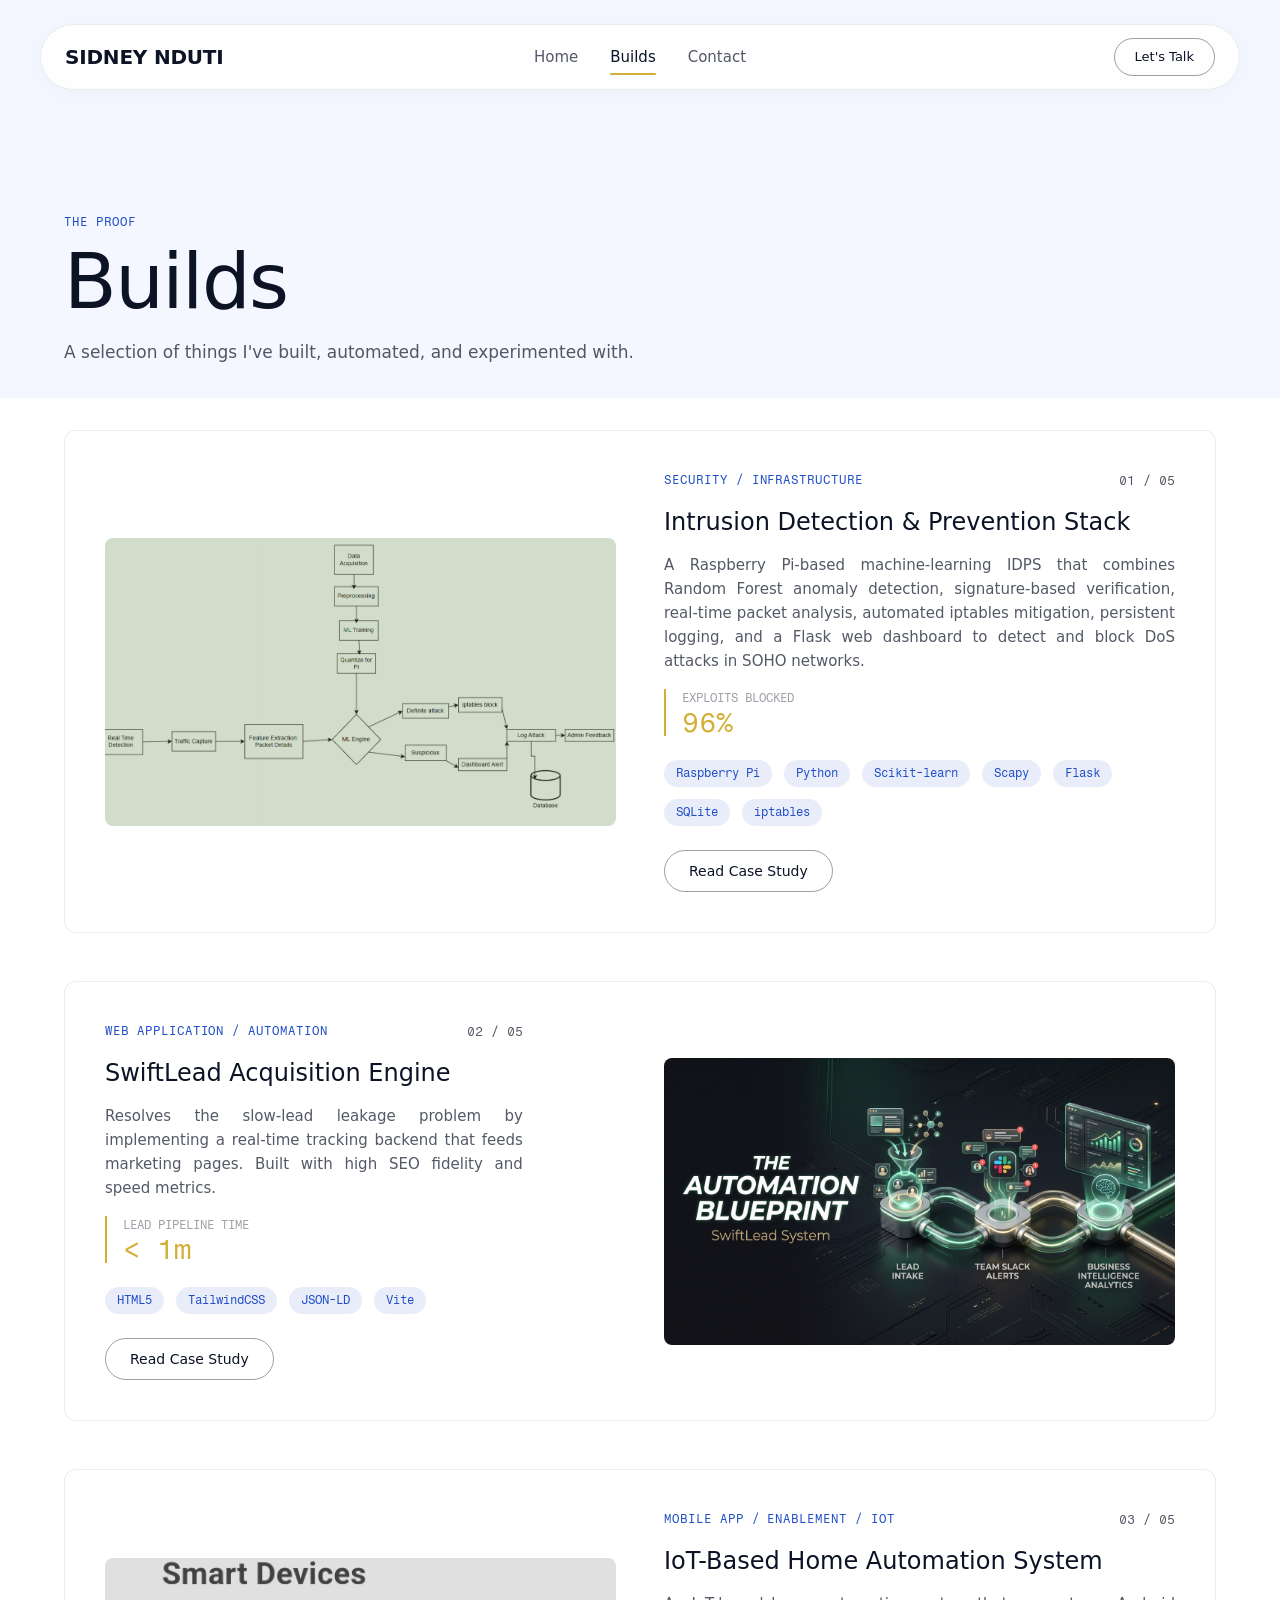
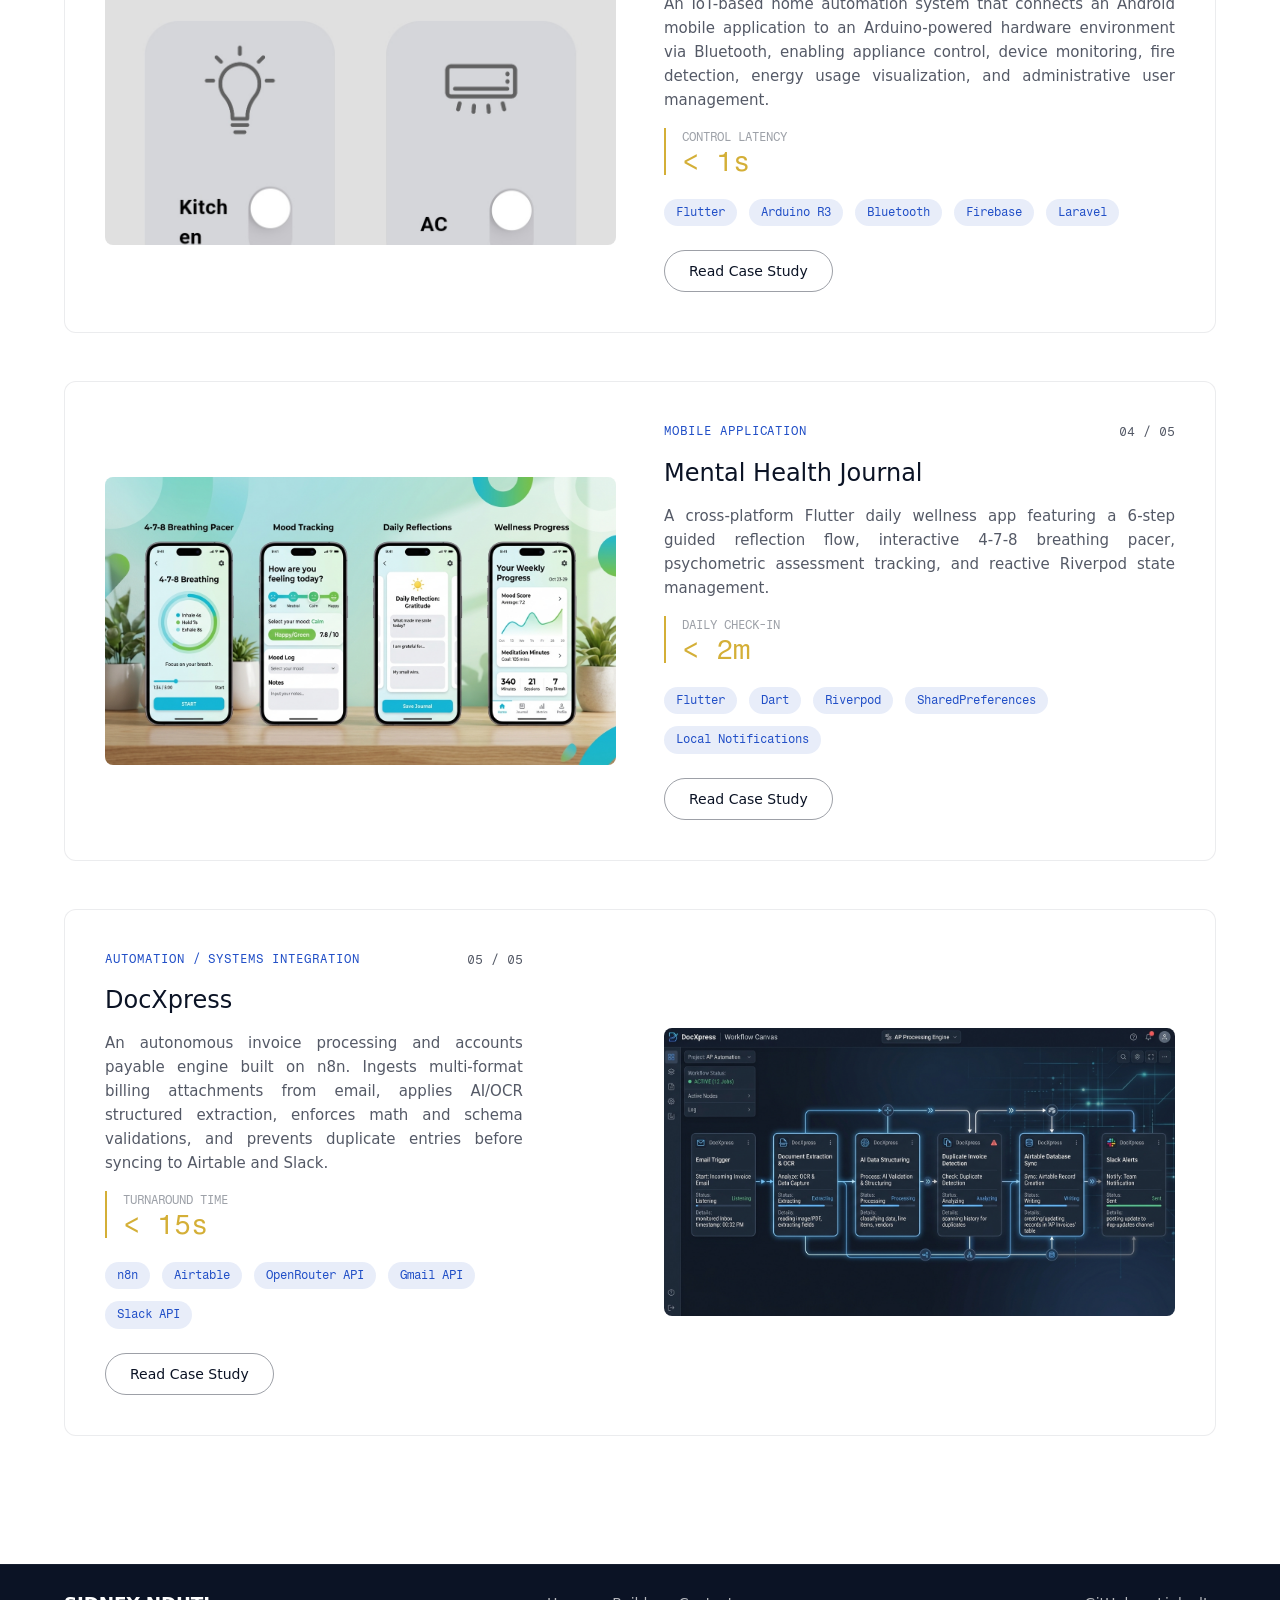
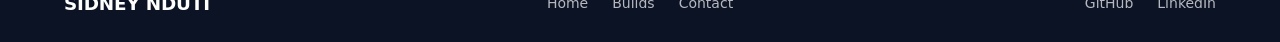
==== build.html @ 5340aa89 "feat: initialize portfolio website with builds showcase and design system" ====
<!DOCTYPE html>
<html lang="en">

<head>
  <meta charset="UTF-8">
  <meta name="viewport" content="width=device-width, initial-scale=1.0">

  <!-- SEO Metadata -->
  <title>Builds & Project Portfolio | Sidney Nduti</title>
  <meta name="description"
    content="Explore a curated gallery of custom software builds, automated n8n workflows, intrusion detection stacks, and mobile applications developed by Sidney Nduti.">
  <meta name="keywords"
    content="Portfolio, Software Engineer Nairobi, n8n Automation, Intrusion Detection, Cyber Security, Flutter, SwiftLead">
  <meta name="author" content="Sidney Nduti">

  <meta property="og:type" content="website">
  <meta property="og:title" content="Builds & Project Portfolio | Sidney Nduti">
  <meta property="og:description"
    content="Explore custom software builds, automated workflows, and network security stacks.">
  <meta property="og:url" content="https://github.com/BlauerTon">

  <!-- CSS Style Linking -->
  <link rel="stylesheet" href="css/style.css">
</head>

<body>

  <!-- Global Header -->
  <header id="global-header">
    <div class="container nav-container">
      <a href="index.html" class="logo"
        style="font-family: var(--font-display); font-weight: 700; font-size: 1.25rem; letter-spacing: -0.01em;">
        SIDNEY NDUTI
      </a>

      <!-- Desktop Navigation Menu -->
      <nav class="nav-menu" id="nav-menu">
        <a href="index.html" class="nav-link">Home</a>
        <a href="build.html" class="nav-link active">Builds</a>
        <a href="contact.html" class="nav-link">Contact</a>
      </nav>

      <!-- Desktop CTA -->
      <a href="contact.html" class="btn btn-secondary btn-talk-nav">Let's Talk</a>

      <!-- Mobile Navigation Hamburger -->
      <button id="mobile-menu-toggle" aria-label="Toggle Navigation" class="btn">
        <span class="material-symbols-outlined" style="font-size: 28px;">menu</span>
      </button>
    </div>
  </header>

  <!-- Main Section -->
  <main style="margin-top: 80px;">

    <!-- Intro Banner -->
    <section class="section section-paper" style="padding-bottom: 32px;">
      <div class="container">
        <span class="text-eyebrow">The Proof</span>
        <h1 class="text-hero-headline" style="margin-top: 8px;">Builds</h1>
        <p class="text-body-lg" style="margin-top: 16px; max-width: 600px;">
          A selection of things I've built, automated, and experimented with.
        </p>
      </div>
    </section>

    <!-- Filters & Work Listing Section -->
    <section class="section section-surface" style="padding-top: 32px;">
      <div class="container">



        <!-- Alternating Editorial Project List -->
        <div class="project-list" id="project-list-wrapper">

          <!-- 01. Intrusion Detection System (Security) -->
          <article class="project-card" data-category="security" data-project-id="idps">
            <div class="project-media-col">
              <img src="assets/images/project1/img1.png" alt="Intrusion Detection & Prevention Stack Dashboard" />
            </div>
            <div class="project-info-col">
              <div style="display: flex; justify-content: space-between; align-items: flex-start;">
                <span class="text-eyebrow">Security / Infrastructure</span>
                <span class="text-mono">01 / 05</span>
              </div>
              <h3 class="text-project-title">Intrusion Detection &amp; Prevention Stack</h3>
              <p class="text-body-md">
                A Raspberry Pi-based machine-learning IDPS that combines Random Forest anomaly detection,
                signature-based verification, real-time packet analysis, automated iptables mitigation, persistent
                logging, and a Flask web dashboard to detect and block DoS attacks in SOHO networks.
              </p>
              <div style="display: flex; gap: 16px; align-items: center;">
                <div class="stat-item" style="border-left-color: var(--color-gold);">
                  <div class="stat-label">Exploits Blocked</div>
                  <div class="text-metric">96%</div>
                </div>
              </div>
              <div class="project-tech-tags">
                <span class="project-tech-tag">Raspberry Pi</span>
                <span class="project-tech-tag">Python</span>
                <span class="project-tech-tag">Scikit-learn</span>
                <span class="project-tech-tag">Scapy</span>
                <span class="project-tech-tag">Flask</span>
                <span class="project-tech-tag">SQLite</span>
                <span class="project-tech-tag">iptables</span>
              </div>
              <div style="margin-top: 8px;">
                <button class="btn btn-secondary open-overlay-trigger" data-project="idps">Read Case Study</button>
              </div>
            </div>
          </article>

          <!-- 02. SwiftLead (Web Application / Automation) - Text Left, Visual Right -->
          <article class="project-card alternate" data-category="web-application automation"
            data-project-id="swiftlead">
            <div class="project-media-col">
              <img src="assets/images/project2/swiftlead-poster.jpg" alt="SwiftLead Acquisition Engine" />
            </div>
            <div class="project-info-col">
              <div style="display: flex; justify-content: space-between; align-items: flex-start;">
                <span class="text-eyebrow">Web Application / Automation</span>
                <span class="text-mono">02 / 05</span>
              </div>
              <h3 class="text-project-title">SwiftLead Acquisition Engine</h3>
              <p class="text-body-md">
                Resolves the slow-lead leakage problem by implementing a real-time tracking backend that feeds marketing
                pages. Built with high SEO fidelity and speed metrics.
              </p>
              <div style="display: flex; gap: 16px; align-items: center;">
                <div class="stat-item" style="border-left-color: var(--color-gold);">
                  <div class="stat-label">Lead Pipeline Time</div>
                  <div class="text-metric">&lt; 1m</div>
                </div>
              </div>
              <div class="project-tech-tags">
                <span class="project-tech-tag">HTML5</span>
                <span class="project-tech-tag">TailwindCSS</span>
                <span class="project-tech-tag">JSON-LD</span>
                <span class="project-tech-tag">Vite</span>
              </div>
              <div style="margin-top: 8px;">
                <button class="btn btn-secondary open-overlay-trigger" data-project="swiftlead">Read Case Study</button>
              </div>
            </div>
          </article>

          <!-- 03. IoT-Based Home Automation System (Mobile App / Enablement / IoT) -->
          <article class="project-card" data-category="mobile iot" data-project-id="automation-stack">
            <div class="project-media-col">
              <img src="assets/images/project3/img1.jpg" alt="IoT-Based Home Automation System Interface" />
            </div>
            <div class="project-info-col">
              <div style="display: flex; justify-content: space-between; align-items: flex-start;">
                <span class="text-eyebrow">Mobile App / Enablement / IoT</span>
                <span class="text-mono">03 / 05</span>
              </div>
              <h3 class="text-project-title">IoT-Based Home Automation System</h3>
              <p class="text-body-md">
                An IoT-based home automation system that connects an Android mobile application to an Arduino-powered
                hardware environment via Bluetooth, enabling appliance control, device monitoring, fire detection,
                energy usage visualization, and administrative user management.
              </p>
              <div style="display: flex; gap: 16px; align-items: center;">
                <div class="stat-item" style="border-left-color: var(--color-gold);">
                  <div class="stat-label">Control Latency</div>
                  <div class="text-metric">&lt; 1s</div>
                </div>
              </div>
              <div class="project-tech-tags">
                <span class="project-tech-tag">Flutter</span>
                <span class="project-tech-tag">Arduino R3</span>
                <span class="project-tech-tag">Bluetooth</span>
                <span class="project-tech-tag">Firebase</span>
                <span class="project-tech-tag">Laravel</span>
              </div>
              <div style="margin-top: 8px;">
                <button class="btn btn-secondary open-overlay-trigger" data-project="automation-stack">Read Case
                  Study</button>
              </div>
            </div>
          </article>

          <!-- 04. Mental Health Journal (Mobile) - Visual Left, Text Right -->
          <article class="project-card" data-category="mobile" data-project-id="topwellness">
            <div class="project-media-col">
              <img src="assets/images/project4/img1.jpg" alt="Mental Health Journal Mobile Application Interface" />
            </div>
            <div class="project-info-col">
              <div style="display: flex; justify-content: space-between; align-items: flex-start;">
                <span class="text-eyebrow">Mobile Application</span>
                <span class="text-mono">04 / 05</span>
              </div>
              <h3 class="text-project-title">Mental Health Journal</h3>
              <p class="text-body-md">
                A cross-platform Flutter daily wellness app featuring a 6-step guided reflection flow, interactive 4-7-8
                breathing pacer, psychometric assessment tracking, and reactive Riverpod state management.
              </p>
              <div style="display: flex; gap: 16px; align-items: center;">
                <div class="stat-item" style="border-left-color: var(--color-gold);">
                  <div class="stat-label">Daily Check-In</div>
                  <div class="text-metric">&lt; 2m</div>
                </div>
              </div>
              <div class="project-tech-tags">
                <span class="project-tech-tag">Flutter</span>
                <span class="project-tech-tag">Dart</span>
                <span class="project-tech-tag">Riverpod</span>
                <span class="project-tech-tag">SharedPreferences</span>
                <span class="project-tech-tag">Local Notifications</span>
              </div>
              <div style="margin-top: 8px;">
                <button class="btn btn-secondary open-overlay-trigger" data-project="topwellness">Read Case
                  Study</button>
              </div>
            </div>
          </article>

          <!-- 05. DocXpress (Automation / Systems Integration) - Text Left, Visual Right -->
          <article class="project-card alternate" data-category="automation" data-project-id="docxpress">
            <div class="project-media-col">
              <img src="assets/images/project5/img1.jpg" alt="DocXpress Automated Invoice Processing Pipeline" />
            </div>
            <div class="project-info-col">
              <div style="display: flex; justify-content: space-between; align-items: flex-start;">
                <span class="text-eyebrow">Automation / Systems Integration</span>
                <span class="text-mono">05 / 05</span>
              </div>
              <h3 class="text-project-title">DocXpress</h3>
              <p class="text-body-md">
                An autonomous invoice processing and accounts payable engine built on n8n. Ingests multi-format billing
                attachments from email, applies AI/OCR structured extraction, enforces math and schema validations, and
                prevents duplicate entries before syncing to Airtable and Slack.
              </p>
              <div style="display: flex; gap: 16px; align-items: center;">
                <div class="stat-item" style="border-left-color: var(--color-gold);">
                  <div class="stat-label">Turnaround Time</div>
                  <div class="text-metric">&lt; 15s</div>
                </div>
              </div>
              <div class="project-tech-tags">
                <span class="project-tech-tag">n8n</span>
                <span class="project-tech-tag">Airtable</span>
                <span class="project-tech-tag">OpenRouter API</span>
                <span class="project-tech-tag">Gmail API</span>
                <span class="project-tech-tag">Slack API</span>
              </div>
              <div style="margin-top: 8px;">
                <button class="btn btn-secondary open-overlay-trigger" data-project="docxpress">Read Case Study</button>
              </div>
            </div>
          </article>

        </div>
      </div>
    </section>

  </main>

  <!-- Global Footer -->
  <footer style="padding: 24px 0;">
    <div class="container"
      style="display: grid; grid-template-columns: 1fr; gap: 16px; align-items: center; text-align: center;">
      <style>
        @media (min-width: 768px) {
          .footer-grid {
            grid-template-columns: 1fr auto 1fr !important;
            text-align: left !important;
          }
        }
      </style>
      <div class="footer-grid"
        style="display: grid; grid-template-columns: 1fr; gap: 16px; align-items: center; width: 100%;">
        <!-- Left: Name -->
        <div
          style="font-family: var(--font-display); font-weight: 700; font-size: 1.15rem; letter-spacing: -0.01em; color: #FFFFFF; justify-self: start;">
          SIDNEY NDUTI
        </div>
        <!-- Center: Nav links -->
        <div style="display: flex; gap: 24px; justify-self: center; font-size: 0.9375rem; font-weight: 500;">
          <a href="index.html" class="footer-social-link"
            style="color: rgba(255,255,255,0.7); transition: color 0.2s;">Home</a>
          <a href="build.html" class="footer-social-link"
            style="color: rgba(255,255,255,0.7); transition: color 0.2s;">Builds</a>
          <a href="contact.html" class="footer-social-link"
            style="color: rgba(255,255,255,0.7); transition: color 0.2s;">Contact</a>
        </div>
        <!-- Right: Socials -->
        <div style="display: flex; gap: 24px; justify-self: end; font-size: 0.9375rem; font-weight: 500;">
          <a href="https://github.com/BlauerTon" target="_blank" rel="noopener" class="footer-social-link"
            style="color: rgba(255,255,255,0.7); transition: color 0.2s;">GitHub</a>
          <a href="https://www.linkedin.com/in/sidney-nduti/" target="_blank" rel="noopener" class="footer-social-link"
            style="color: rgba(255,255,255,0.7); transition: color 0.2s;">LinkedIn</a>
        </div>
      </div>
    </div>
  </footer>

  <!-- Dynamic Case Study Overlay Modal Container -->
  <div class="overlay-backdrop" id="case-study-overlay" role="dialog" aria-modal="true"
    aria-labelledby="modal-project-title">
    <div class="overlay-container">

      <!-- Modal Header -->
      <div class="overlay-header">
        <div>
          <span class="text-eyebrow" id="modal-project-eyebrow">Category</span>
          <h2 class="text-project-title" id="modal-project-title" style="margin-top: 4px;">Project Title</h2>
        </div>
        <button class="overlay-close" id="modal-close-trigger" aria-label="Close case study">
          <span class="material-symbols-outlined" style="font-size: 28px;">close</span>
        </button>
      </div>

      <!-- Modal Content Area (Scrollable) -->
      <div class="overlay-content">
        <!-- Media Visual Banner -->
        <div class="overlay-media" id="modal-project-media">
          <div
            style="width:100%; height:100%; display:flex; align-items:center; justify-content:center; background-color: var(--color-paper); color: var(--color-blue);">
            <span class="material-symbols-outlined" style="font-size: 80px;">web</span>
          </div>
        </div>

        <div class="overlay-grid">
          <!-- Main Content (Descriptions) -->
          <div class="overlay-main">
            <div>
              <h3 style="font-size: 1.125rem; font-weight: 700; margin-bottom: 8px;">The Problem</h3>
              <p class="text-body-md" id="modal-project-problem">Detailed description of the problem...</p>
            </div>

            <div>
              <h3 style="font-size: 1.125rem; font-weight: 700; margin-bottom: 8px;">The Build</h3>
              <p class="text-body-md" id="modal-project-build">Detailed description of the build architecture and
                approach...</p>
            </div>

            <div>
              <h3 style="font-size: 1.125rem; font-weight: 700; margin-bottom: 8px;">The Engineering Challenge</h3>
              <p class="text-body-md" id="modal-project-challenge">Detailed explanation of the technical hurdle
                solved...</p>
            </div>

            <div>
              <h3 style="font-size: 1.125rem; font-weight: 700; margin-bottom: 8px;">The Result</h3>
              <p class="text-body-md" id="modal-project-result">Qualitative and quantitative metrics representing the
                outcome...</p>
            </div>
          </div>

          <!-- Sidebar (Meta fields) -->
          <div class="overlay-sidebar">
            <div class="sidebar-metadata-group">
              <div class="sidebar-metadata-label">Outcome Metric</div>
              <div class="text-metric" id="modal-project-metric">Value</div>
            </div>

            <div class="sidebar-metadata-group">
              <div class="sidebar-metadata-label">Role</div>
              <div class="sidebar-metadata-val" id="modal-project-role">Creator</div>
            </div>

            <div class="sidebar-metadata-group">
              <div class="sidebar-metadata-label">Tech Stack</div>
              <div class="project-tech-tags" id="modal-project-tech">
                <!-- Stack labels injected here -->
              </div>
            </div>

            <div class="sidebar-metadata-group" style="margin-top: 16px;">
              <a href="#" target="_blank" rel="noopener" class="btn btn-primary" id="modal-project-live-btn"
                style="width: 100%;">View Live Code</a>
            </div>
          </div>
        </div>
      </div>

      <!-- Modal Nav controls -->
      <div class="overlay-nav">
        <button class="overlay-nav-btn" id="modal-prev-btn">
          <span class="material-symbols-outlined">arrow_back</span>
          Previous Build
        </button>
        <span class="overlay-position-indicator" id="modal-position-indicator">01 / 05</span>
        <button class="overlay-nav-btn" id="modal-next-btn">
          Next Build
          <span class="material-symbols-outlined">arrow_forward</span>
        </button>
      </div>

    </div>
  </div>

  <!-- Scripts -->
  <script src="js/main.js"></script>
</body>

</html>
---- css/style.css ----
/* Import Fonts from CDNs */
@import url('https://api.fontshare.com/v2/css?f[]=cabinet-grotesk@500,700&f[]=switzer@400,500,600&display=swap');
@import url('https://fonts.googleapis.com/css2?family=Fragment+Mono&display=swap');
@import url('https://fonts.googleapis.com/css2?family=Material+Symbols+Outlined:opsz,wght,FILL,GRAD@20..48,100..700,0..1,-50..200&display=swap');

/* CSS Custom Properties / Design Tokens */
:root {
  /* Color System */
  --color-paper: #F4F7FF;
  /* Soft ice-blue background */
  --color-surface: #FFFFFF;
  /* Cards and content surfaces */
  --color-ink: #0B1325;
  /* Midnight Navy text */
  --color-ink-70: rgba(11, 19, 37, 0.7);
  --color-ink-40: rgba(11, 19, 37, 0.4);
  --color-ink-10: rgba(11, 19, 37, 0.08);
  --color-blue: #214FC7;
  /* Royal Blue primary interactive state */
  --color-blue-hover: #1737A3;
  /* Darker Royal Blue for hovers */
  --color-blue-10: rgba(33, 79, 199, 0.1);
  --color-gold: #D4AF37;
  /* Gold accents */
  --color-gold-hover: #B08D22;

  /* Typography */
  --font-display: 'Cabinet Grotesk', ui-sans-serif, system-ui, -apple-system, sans-serif;
  --font-body: 'Switzer', ui-sans-serif, system-ui, -apple-system, sans-serif;
  --font-mono: 'Fragment Mono', ui-monospace, SFMono-Regular, Menlo, Monaco, Consolas, monospace;

  /* Grid & Spacing */
  --grid-unit: 8px;
  --container-max: 1200px;
  --section-gap: 96px;
  --transition-smooth: 0.35s cubic-bezier(0.16, 1, 0.3, 1);
  --transition-fast: 0.2s cubic-bezier(0.16, 1, 0.3, 1);
}

@media (min-width: 1024px) {
  :root {
    --section-gap: 128px;
  }
}

/* Modern Resets */
*,
*::before,
*::after {
  box-sizing: border-box;
  margin: 0;
  padding: 0;
}

html {
  scroll-behavior: smooth;
  font-size: 16px;
  -webkit-text-size-adjust: 100%;
}

body {
  background-color: var(--color-paper);
  color: var(--color-ink);
  font-family: var(--font-body);
  line-height: 1.6;
  overflow-x: hidden;
  -webkit-font-smoothing: antialiased;
  -moz-osx-font-smoothing: grayscale;
}

/* Focus States */
a:focus-visible,
button:focus-visible,
input:focus-visible,
textarea:focus-visible {
  outline: 2px solid var(--color-blue);
  outline-offset: 4px;
}

/* Selection */
::selection {
  background-color: var(--color-blue);
  color: #FFFFFF;
}

/* Base Typography elements */
h1,
h2,
h3,
h4,
h5,
h6 {
  font-family: var(--font-display);
  font-weight: 500;
  line-height: 1.1;
  color: var(--color-ink);
}

a {
  color: inherit;
  text-decoration: none;
  transition: color var(--transition-fast);
}

/* Icon helper */
.material-symbols-outlined {
  font-variation-settings: 'FILL' 0, 'wght' 400, 'GRAD' 0, 'opsz' 24;
  vertical-align: middle;
  display: inline-block;
  line-height: 1;
}

/* Layout Utilities */
.container {
  width: 100%;
  max-width: var(--container-max);
  margin-left: auto;
  margin-right: auto;
  padding-left: 24px;
  padding-right: 24px;
}

@media (max-width: 640px) {
  .container {
    padding-left: 20px;
    padding-right: 20px;
  }
}

.section {
  padding-top: var(--section-gap);
  padding-bottom: var(--section-gap);
}

/* Alternating Section Backgrounds */
.section-paper {
  background-color: var(--color-paper);
}

.section-surface {
  background-color: var(--color-surface);
}

/* Typography Scale */
.text-hero-headline {
  font-size: clamp(2.5rem, 6vw, 5.25rem);
  font-weight: 500;
  line-height: 1.05;
  letter-spacing: -0.02em;
}

.text-section-heading {
  font-size: clamp(1.75rem, 3.5vw, 2.5rem);
  font-weight: 500;
  line-height: 1.1;
  letter-spacing: -0.01em;
}

.text-project-title {
  font-size: 1.5rem;
  font-weight: 500;
  line-height: 1.2;
}

.text-body-lg {
  font-size: 1.0625rem;
  font-weight: 400;
  line-height: 1.65;
  color: var(--color-ink-70);
  text-align: justify;
}

.text-body-md {
  font-size: 0.9375rem;
  font-weight: 400;
  line-height: 1.6;
  color: var(--color-ink-70);
  text-align: justify;
}

.overlay-main p,
.overlay-main li {
  text-align: justify;
}

.text-eyebrow {
  font-family: var(--font-mono);
  font-size: 0.75rem;
  font-weight: 500;
  text-transform: uppercase;
  letter-spacing: 0.08em;
  color: var(--color-blue);
}

.text-mono {
  font-family: var(--font-mono);
  font-size: 0.8125rem;
  color: var(--color-ink-70);
}

.text-metric {
  font-family: var(--font-mono);
  font-size: 1.75rem;
  font-weight: 500;
  color: var(--color-gold);
  line-height: 1;
}

/* Header & Navigation */
header {
  position: fixed;
  top: 24px;
  left: 50%;
  transform: translateX(-50%);
  width: calc(100% - 48px);
  max-width: var(--container-max);
  z-index: 100;
  background-color: rgba(255, 255, 255, 0.85);
  backdrop-filter: blur(16px);
  -webkit-backdrop-filter: blur(16px);
  border: 1px solid var(--color-ink-10);
  border-radius: 100px;
  box-shadow: 0 4px 30px rgba(11, 19, 37, 0.03);
  transition: max-width var(--transition-smooth), top var(--transition-smooth), background-color var(--transition-smooth), border-color var(--transition-smooth), box-shadow var(--transition-smooth);
}

.nav-container {
  display: grid;
  grid-template-columns: 1fr auto 1fr;
  align-items: center;
  height: 64px;
  padding: 0 24px;
  width: 100%;
  position: relative;
  transition: height var(--transition-smooth);
}

.logo {
  justify-self: start;
  font-family: var(--font-display);
  font-weight: 700;
  font-size: 1.15rem;
  letter-spacing: -0.01em;
  color: var(--color-ink);
}

/* Nav Menu Links centered inside navbar */
.nav-menu {
  justify-self: center;
  display: flex;
  gap: 32px;
  align-items: center;
}

.nav-link {
  font-family: var(--font-body);
  font-weight: 500;
  font-size: 0.9375rem;
  color: var(--color-ink-70);
  padding: 6px 0;
  position: relative;
}

.nav-link:hover {
  color: var(--color-blue);
}

.nav-link.active {
  color: var(--color-ink);
}

.nav-link.active::after {
  content: '';
  position: absolute;
  bottom: 0;
  left: 0;
  width: 100%;
  height: 2px;
  background-color: var(--color-gold);
  border-radius: 2px;
}

.btn.btn-talk-nav {
  justify-self: end;
  font-size: 0.8125rem;
  padding: 8px 20px;
  border-radius: 100px;
  background-color: transparent;
  border-color: var(--color-ink-40);
  color: var(--color-ink);
}

.btn.btn-talk-nav:hover {
  background-color: var(--color-blue);
  border-color: var(--color-blue);
  color: #FFFFFF;
}

#mobile-menu-toggle {
  justify-self: end;
  background: none;
  border: none;
  padding: 4px;
  cursor: pointer;
  color: var(--color-ink);
  display: none;
  /* Controlled by media query */
  align-items: center;
}

/* Scrolled Nav Pill State */
header.scrolled {
  background-color: rgba(11, 19, 37, 0.7);
  /* Ink Navy glass see-through */
  border-color: rgba(255, 255, 255, 0.1);
  box-shadow: 0 10px 45px rgba(11, 19, 37, 0.18);
  max-width: 768px;
  /* Compresses in width as user scrolls down */
  top: 16px;
}

header.scrolled .nav-container {
  height: 56px;
}

header.scrolled .logo,
header.scrolled .nav-link,
header.scrolled #mobile-menu-toggle {
  color: #FFFFFF;
}

header.scrolled .nav-link:hover {
  color: var(--color-gold);
}

header.scrolled .nav-link.active {
  color: #FFFFFF;
}

header.scrolled .nav-link.active::after {
  background-color: var(--color-gold);
}

header.scrolled .btn.btn-talk-nav {
  border-color: rgba(255, 255, 255, 0.3);
  color: #FFFFFF;
  border-radius: 100px;
}

header.scrolled .btn.btn-talk-nav:hover {
  background-color: var(--color-gold);
  border-color: var(--color-gold);
  color: var(--color-ink);
}

/* Responsive Header rules */
@media (max-width: 767px) {
  header {
    top: 16px;
    width: calc(100% - 32px);
  }

  .nav-container {
    grid-template-columns: 1fr auto;
    /* logo and hamburger toggle */
  }

  .nav-menu {
    display: none;
    position: absolute;
    top: 72px;
    left: 0;
    width: 100%;
    background-color: rgba(255, 255, 255, 0.75);
    /* Glass see-through */
    backdrop-filter: blur(20px);
    -webkit-backdrop-filter: blur(20px);
    border: 1px solid var(--color-ink-10);
    border-radius: 20px;
    flex-direction: column;
    padding: 24px;
    gap: 16px;
    box-shadow: 0 10px 30px rgba(11, 19, 37, 0.08);
    z-index: 99;
  }

  .nav-menu.open {
    display: flex;
  }

  header.scrolled .nav-menu {
    background-color: rgba(11, 19, 37, 0.75);
    /* Dark Glass see-through */
    border-color: rgba(255, 255, 255, 0.1);
    box-shadow: 0 10px 40px rgba(11, 19, 37, 0.3);
  }

  header.scrolled .nav-menu .nav-link {
    color: #FFFFFF;
  }

  .nav-link.active::after {
    bottom: -4px;
  }

  .btn.btn-talk-nav {
    display: none !important;
    /* Hide CTA button on mobile */
  }

  #mobile-menu-toggle {
    display: inline-flex;
    /* Show hamburger toggle on mobile */
  }
}

/* Buttons */
.btn {
  display: inline-flex;
  align-items: center;
  justify-content: center;
  font-family: var(--font-body);
  font-weight: 500;
  font-size: 0.875rem;
  padding: 12px 24px;
  border-radius: 100px;
  cursor: pointer;
  transition: background-color var(--transition-fast), border-color var(--transition-fast), color var(--transition-fast), transform var(--transition-fast);
  border: 1px solid transparent;
}

.btn:active {
  transform: scale(0.98);
}

.btn-primary {
  background-color: var(--color-blue);
  color: #FFFFFF;
}

.btn-primary:hover {
  background-color: var(--color-blue-hover);
}

.btn-secondary {
  background-color: transparent;
  border-color: var(--color-ink-40);
  color: var(--color-ink);
}

.btn-secondary:hover {
  border-color: var(--color-blue);
  color: var(--color-blue);
}

.btn-text-link {
  color: var(--color-blue);
  font-weight: 500;
  display: inline-flex;
  align-items: center;
  gap: 4px;
}

.btn-text-link:hover {
  color: var(--color-blue-hover);
}

.btn-text-link:hover .arrow-icon {
  transform: translateX(4px);
}

.arrow-icon {
  transition: transform var(--transition-fast);
}

/* Portrait Image */
.portrait-container {
  position: relative;
  width: min(100%, 380px);
  margin: 0 auto;
  display: flex;
  align-items: center;
  justify-content: center;
}

.portrait-image {
  width: 100%;
  height: auto;
  max-height: 480px;
  object-fit: contain;
  display: block;
}

/* About Grid stats */
.stats-grid {
  display: grid;
  grid-template-columns: repeat(2, 1fr);
  gap: 24px;
}

.stat-item {
  border-left: 2px solid var(--color-ink-10);
  padding-left: 16px;
}

.stat-label {
  font-family: var(--font-mono);
  font-size: 0.75rem;
  color: var(--color-ink-40);
  text-transform: uppercase;
}

.stat-value {
  font-size: 1.125rem;
  font-weight: 500;
  color: var(--color-ink);
  margin-top: 4px;
}

/* Capability Tag Cloud */
.capability-cloud {
  display: flex;
  flex-wrap: wrap;
  gap: 8px;
}

.capability-tag {
  background-color: var(--color-surface);
  border: 1px solid var(--color-ink-10);
  padding: 8px 16px;
  border-radius: 100px;
  font-size: 0.875rem;
  color: var(--color-ink-70);
  font-weight: 500;
  transition: border-color var(--transition-fast), color var(--transition-fast);
}

.capability-tag:hover {
  border-color: var(--color-blue);
  color: var(--color-blue);
}

/* Project Grid format (Home page preview) */
.project-grid {
  display: grid;
  grid-template-columns: 1fr;
  gap: 32px;
}

@media (min-width: 768px) {
  .project-grid {
    grid-template-columns: repeat(3, 1fr);
  }
}

.project-grid-card {
  background-color: var(--color-surface);
  border-radius: 12px;
  border: 1px solid var(--color-ink-10);
  overflow: hidden;
  display: flex;
  flex-direction: column;
  box-shadow: 0 4px 20px rgba(11, 19, 37, 0.02);
  transition: transform var(--transition-smooth), box-shadow var(--transition-smooth);
}

.project-grid-card:hover {
  transform: translateY(-4px);
  box-shadow: 0 10px 30px rgba(33, 79, 199, 0.05);
}

.project-grid-card-media {
  aspect-ratio: 16/10;
  overflow: hidden;
  background-color: var(--color-paper);
}

.project-grid-card-media img,
.project-grid-card-media div {
  width: 100%;
  height: 100%;
  object-fit: cover;
  display: flex;
  align-items: center;
  justify-content: center;
  transition: transform var(--transition-smooth);
}

.project-grid-card:hover .project-grid-card-media img {
  transform: scale(1.03);
}

.project-grid-card-info {
  padding: 24px;
  display: flex;
  flex-direction: column;
  gap: 12px;
  text-align: left;
}

.project-grid-card-info h3 {
  font-family: var(--font-display);
  font-size: 1.25rem;
  font-weight: 500;
  color: var(--color-ink);
}

.project-grid-card-info p {
  font-family: var(--font-body);
  font-size: 0.9375rem;
  color: var(--color-ink-70);
  line-height: 1.5;
}

/* Project Cards list (Build page / Preview) */
.project-list {
  display: flex;
  flex-direction: column;
  gap: 48px;
}

/* Individual Card (Alternating Editorial Structure) */
.project-card {
  display: grid;
  grid-template-columns: 1fr;
  gap: 32px;
  background-color: var(--color-surface);
  border-radius: 12px;
  padding: 24px;
  border: 1px solid var(--color-ink-10);
  transition: transform var(--transition-smooth), box-shadow var(--transition-smooth);
}

@media (min-width: 768px) {
  .project-card {
    grid-template-columns: repeat(12, 1fr);
    padding: 40px;
    align-items: center;
    gap: 48px;
  }

  .project-card.alternate .project-media-col {
    grid-column: 7 / 13;
  }

  .project-card.alternate .project-info-col {
    grid-column: 1 / 6;
    grid-row: 1;
  }
}

.project-media-col {
  position: relative;
  aspect-ratio: 16/9;
  border-radius: 8px;
  overflow: hidden;
  background-color: var(--color-paper);
}

@media (min-width: 768px) {
  .project-media-col {
    grid-column: 1 / 7;
  }
}

.project-media-col img {
  width: 100%;
  height: 100%;
  object-fit: cover;
  display: block;
  transition: transform var(--transition-smooth);
}

.project-card:hover .project-media-col img {
  transform: scale(1.03);
}

.project-info-col {
  display: flex;
  flex-direction: column;
  gap: 16px;
}

@media (min-width: 768px) {
  .project-info-col {
    grid-column: 7 / 13;
  }
}

.project-tech-tags {
  display: flex;
  flex-wrap: wrap;
  gap: 12px;
  margin-top: 8px;
}

.project-tech-tag {
  font-family: var(--font-mono);
  font-size: 0.75rem;
  color: var(--color-blue);
  background-color: var(--color-blue-10);
  padding: 4px 12px;
  border-radius: 100px;
}

/* Automation Card: Full Bleed Dark Panel */
.project-card.automation-panel {
  background-color: var(--color-ink);
  color: #FFFFFF;
  border-color: transparent;
}

.project-card.automation-panel h3,
.project-card.automation-panel p {
  color: #FFFFFF;
}

.project-card.automation-panel .text-body-md {
  color: rgba(255, 255, 255, 0.7);
}

/* Simple visual representation of a flow diagram in CSS */
.flow-diagram {
  background-color: rgba(255, 255, 255, 0.03);
  border: 1px solid rgba(255, 255, 255, 0.1);
  border-radius: 8px;
  height: 100%;
  display: flex;
  flex-direction: column;
  justify-content: center;
  padding: 24px;
  gap: 20px;
}

.flow-node {
  background: rgba(255, 255, 255, 0.05);
  border: 1px solid rgba(255, 255, 255, 0.15);
  border-radius: 6px;
  padding: 12px 16px;
  text-align: center;
  font-family: var(--font-mono);
  font-size: 0.8125rem;
  position: relative;
  transition: background var(--transition-fast), border-color var(--transition-fast);
}

.flow-node:hover {
  background: rgba(255, 255, 255, 0.1);
  border-color: var(--color-gold);
}

.flow-connector {
  display: flex;
  justify-content: center;
  color: var(--color-gold);
  line-height: 1;
}

/* Contact Form Layout */
.contact-grid {
  display: grid;
  grid-template-columns: 1fr;
  gap: 48px;
}

@media (min-width: 768px) {
  .contact-grid {
    grid-template-columns: repeat(12, 1fr);
    gap: 64px;
  }
}

.contact-form-panel {
  background-color: var(--color-surface);
  border-radius: 12px;
  padding: 32px;
  border: 1px solid var(--color-ink-10);
  box-shadow: 0 4px 20px rgba(11, 19, 37, 0.03);
}

@media (min-width: 768px) {
  .contact-form-panel {
    grid-column: 1 / 9;
    padding: 48px;
  }
}

.contact-info-panel {
  display: flex;
  flex-direction: column;
  gap: 32px;
}

@media (min-width: 768px) {
  .contact-info-panel {
    grid-column: 9 / 13;
  }
}

/* Inputs styling (Minimal bottom underline) */
.form-group {
  margin-bottom: 24px;
  display: flex;
  flex-direction: column;
  gap: 8px;
}

.form-label {
  font-family: var(--font-mono);
  font-size: 0.75rem;
  font-weight: 500;
  text-transform: uppercase;
  letter-spacing: 0.08em;
  color: var(--color-ink-70);
}

.form-input {
  border: 0;
  border-bottom: 1px solid var(--color-ink-40);
  background-color: transparent;
  padding: 10px 0;
  font-family: var(--font-body);
  font-size: 1rem;
  color: var(--color-ink);
  border-radius: 0;
  transition: border-color var(--transition-fast);
  outline: none;
}

.form-input:focus {
  border-color: var(--color-blue);
}

.form-textarea {
  border: 1px solid var(--color-ink-40);
  background-color: transparent;
  border-radius: 6px;
  padding: 12px;
  font-family: var(--font-body);
  font-size: 1rem;
  color: var(--color-ink);
  transition: border-color var(--transition-fast);
  outline: none;
  resize: vertical;
}

.form-textarea:focus {
  border-color: var(--color-blue);
}

/* Sidebar Social Links block */
.social-links {
  display: flex;
  flex-direction: column;
  gap: 16px;
}

.social-link-item {
  display: flex;
  align-items: center;
  gap: 12px;
  font-size: 1rem;
  color: var(--color-ink-70);
  transition: color var(--transition-fast);
}

.social-link-item:hover {
  color: var(--color-blue);
}

/* Global Footer */
footer {
  background-color: var(--color-ink);
  color: #FFFFFF;
  padding: 48px 0;
  border-top: 1px solid rgba(255, 255, 255, 0.05);
}

.footer-container {
  display: flex;
  flex-direction: column;
  gap: 24px;
}

@media (min-width: 640px) {
  .footer-container {
    flex-direction: row;
    justify-content: space-between;
    align-items: center;
  }
}

.footer-text {
  font-size: 0.875rem;
  color: rgba(255, 255, 255, 0.6);
}

.footer-socials {
  display: flex;
  gap: 24px;
}

.footer-social-link {
  font-size: 0.875rem;
  color: rgba(255, 255, 255, 0.6);
  transition: color var(--transition-fast);
}

.footer-social-link:hover {
  color: var(--color-gold);
}

/* Signature Project Overlay / Modal container */
.overlay-backdrop {
  position: fixed;
  inset: 0;
  background-color: rgba(11, 19, 37, 0.4);
  backdrop-filter: blur(8px);
  -webkit-backdrop-filter: blur(8px);
  z-index: 1000;
  display: flex;
  justify-content: center;
  align-items: center;
  opacity: 0;
  pointer-events: none;
  transition: opacity var(--transition-smooth);
}

.overlay-backdrop.active {
  opacity: 1;
  pointer-events: auto;
}

.overlay-container {
  width: 90%;
  max-width: 900px;
  height: 90vh;
  background-color: var(--color-surface);
  border-radius: 12px;
  overflow: hidden;
  box-shadow: 0 20px 50px rgba(11, 19, 37, 0.15);
  display: flex;
  flex-direction: column;
  position: relative;
  transform: scale(0.95) translateY(10px);
  transition: transform var(--transition-smooth);
}

.overlay-backdrop.active .overlay-container {
  transform: scale(1) translateY(0);
}

/* Scroll lock when modal active */
body.scroll-locked {
  overflow: hidden;
}

/* Modal Content Layout */
.overlay-header {
  display: flex;
  justify-content: space-between;
  align-items: center;
  padding: 20px 24px;
  border-bottom: 1px solid var(--color-ink-10);
  background-color: var(--color-surface);
}

.overlay-close {
  background: none;
  border: none;
  cursor: pointer;
  color: var(--color-ink-70);
  padding: 4px;
  display: flex;
  align-items: center;
  transition: color var(--transition-fast);
}

.overlay-close:hover {
  color: var(--color-blue);
}

.overlay-content {
  flex-grow: 1;
  overflow-y: auto;
  padding: 32px 24px;
}

@media (min-width: 768px) {
  .overlay-content {
    padding: 40px;
  }
}

.overlay-media {
  width: 100%;
  aspect-ratio: 16/9;
  border-radius: 8px;
  overflow: hidden;
  margin-bottom: 32px;
  background-color: var(--color-paper);
}

.overlay-media img {
  width: 100%;
  height: 100%;
  object-fit: cover;
}

.overlay-grid {
  display: grid;
  grid-template-columns: 1fr;
  gap: 32px;
}

@media (min-width: 768px) {
  .overlay-grid {
    grid-template-columns: 8fr 4fr;
    gap: 48px;
  }
}

.overlay-main {
  display: flex;
  flex-direction: column;
  gap: 24px;
}

.overlay-sidebar {
  display: flex;
  flex-direction: column;
  gap: 24px;
  border-top: 1px solid var(--color-ink-10);
  padding-top: 24px;
}

@media (min-width: 768px) {
  .overlay-sidebar {
    border-top: none;
    padding-top: 0;
    border-left: 1px solid var(--color-ink-10);
    padding-left: 32px;
  }
}

.sidebar-metadata-group {
  display: flex;
  flex-direction: column;
  gap: 4px;
}

.sidebar-metadata-label {
  font-family: var(--font-mono);
  font-size: 0.75rem;
  color: var(--color-ink-40);
  text-transform: uppercase;
}

.sidebar-metadata-val {
  font-size: 0.9375rem;
  color: var(--color-ink);
  font-weight: 500;
}

/* Modal Nav Controls footer */
.overlay-nav {
  display: flex;
  justify-content: space-between;
  align-items: center;
  padding: 16px 24px;
  border-top: 1px solid var(--color-ink-10);
  background-color: var(--color-surface);
}

.overlay-nav-btn {
  display: flex;
  align-items: center;
  gap: 8px;
  background: none;
  border: none;
  cursor: pointer;
  font-family: var(--font-mono);
  font-size: 0.8125rem;
  font-weight: 500;
  color: var(--color-blue);
  transition: color var(--transition-fast);
}

.overlay-nav-btn:hover {
  color: var(--color-blue-hover);
}

.overlay-position-indicator {
  font-family: var(--font-mono);
  font-size: 0.8125rem;
  color: var(--color-ink-40);
}

/* Category Filter System styling */
.filter-container {
  display: flex;
  flex-wrap: wrap;
  gap: 8px;
  margin-bottom: 48px;
}

.filter-btn {
  background: none;
  border: 1px solid var(--color-ink-10);
  padding: 8px 16px;
  border-radius: 100px;
  font-family: var(--font-mono);
  font-size: 0.75rem;
  font-weight: 500;
  text-transform: uppercase;
  color: var(--color-ink-70);
  cursor: pointer;
  transition: background-color var(--transition-fast), border-color var(--transition-fast), color var(--transition-fast);
}

.filter-btn:hover {
  border-color: var(--color-blue);
  color: var(--color-blue);
}

.filter-btn.active {
  background-color: var(--color-blue);
  border-color: var(--color-blue);
  color: #FFFFFF;
}

/* Accessibility features */
@media (prefers-reduced-motion: reduce) {
  :root {
    --transition-smooth: 0s;
    --transition-fast: 0s;
  }

  html {
    scroll-behavior: auto;
  }
}

/* Animations */
@keyframes spin {
  from {
    transform: rotate(0deg);
  }

  to {
    transform: rotate(360deg);
  }
}
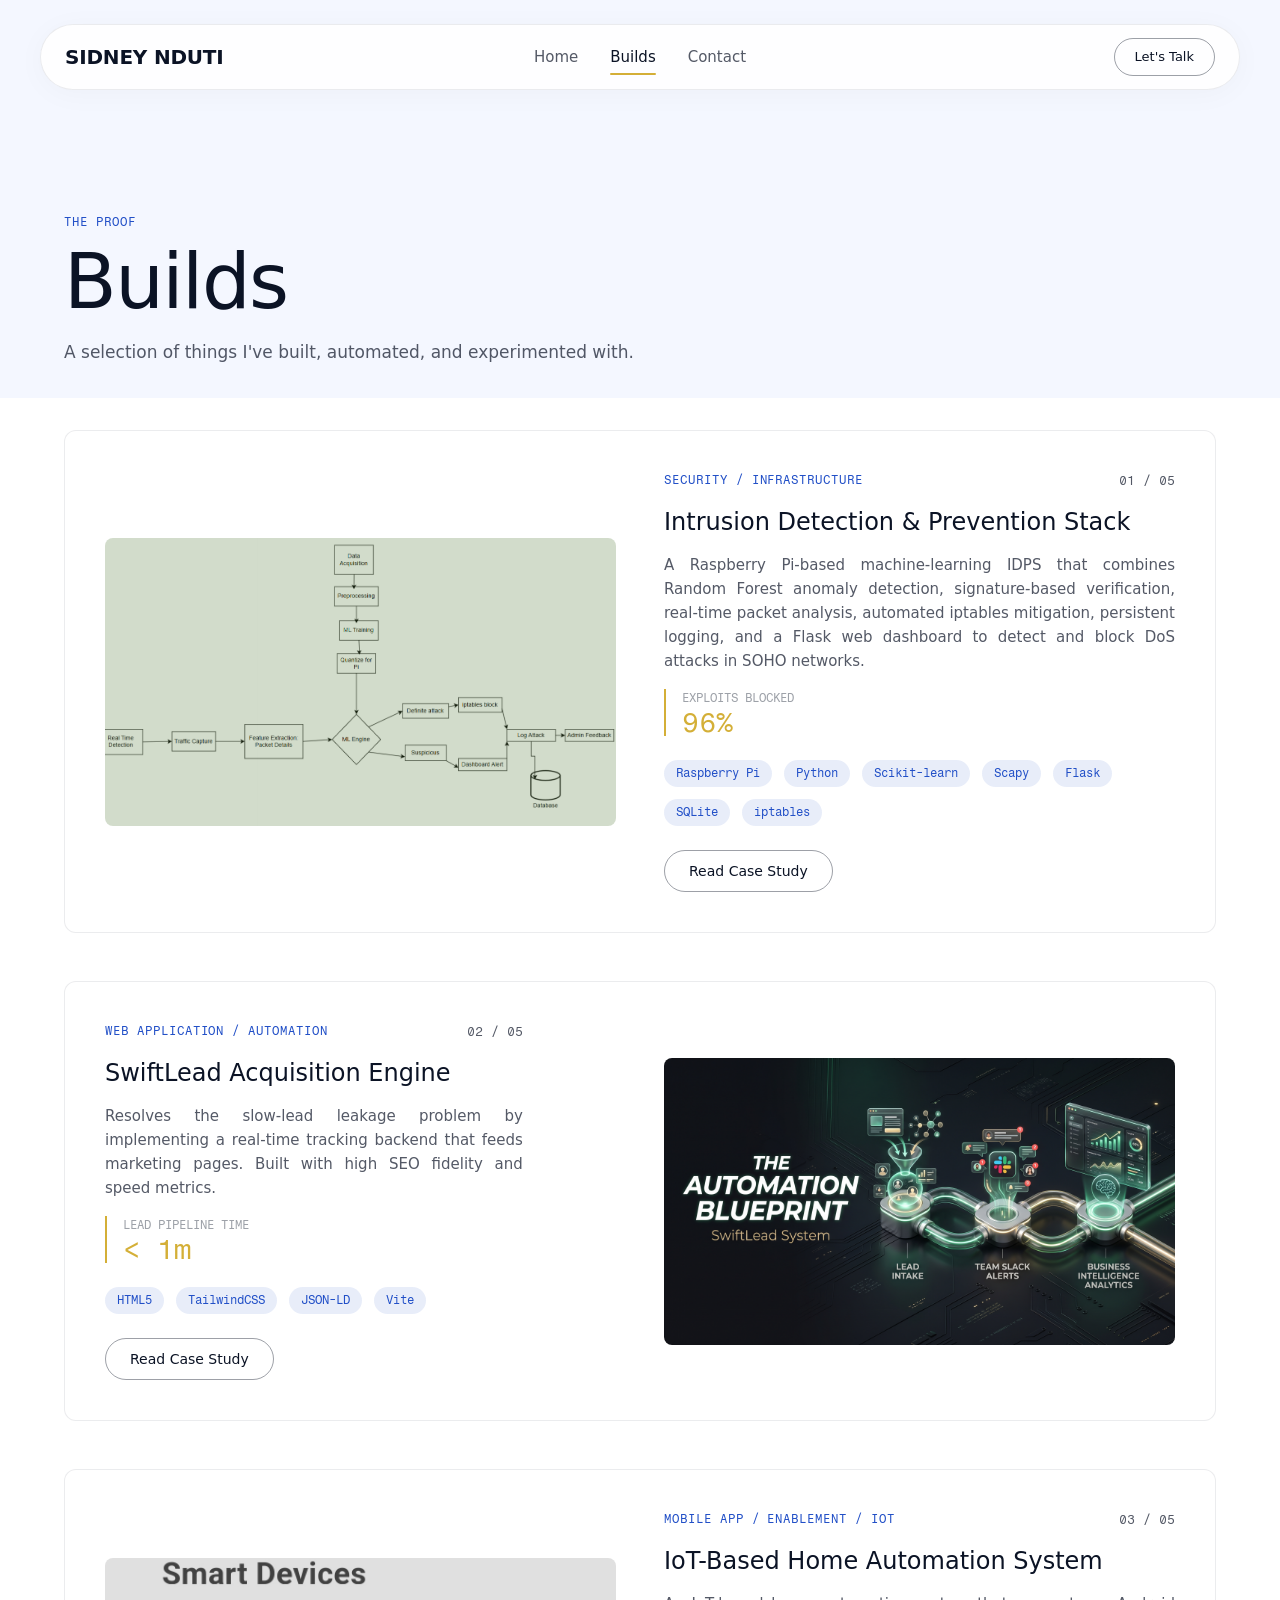
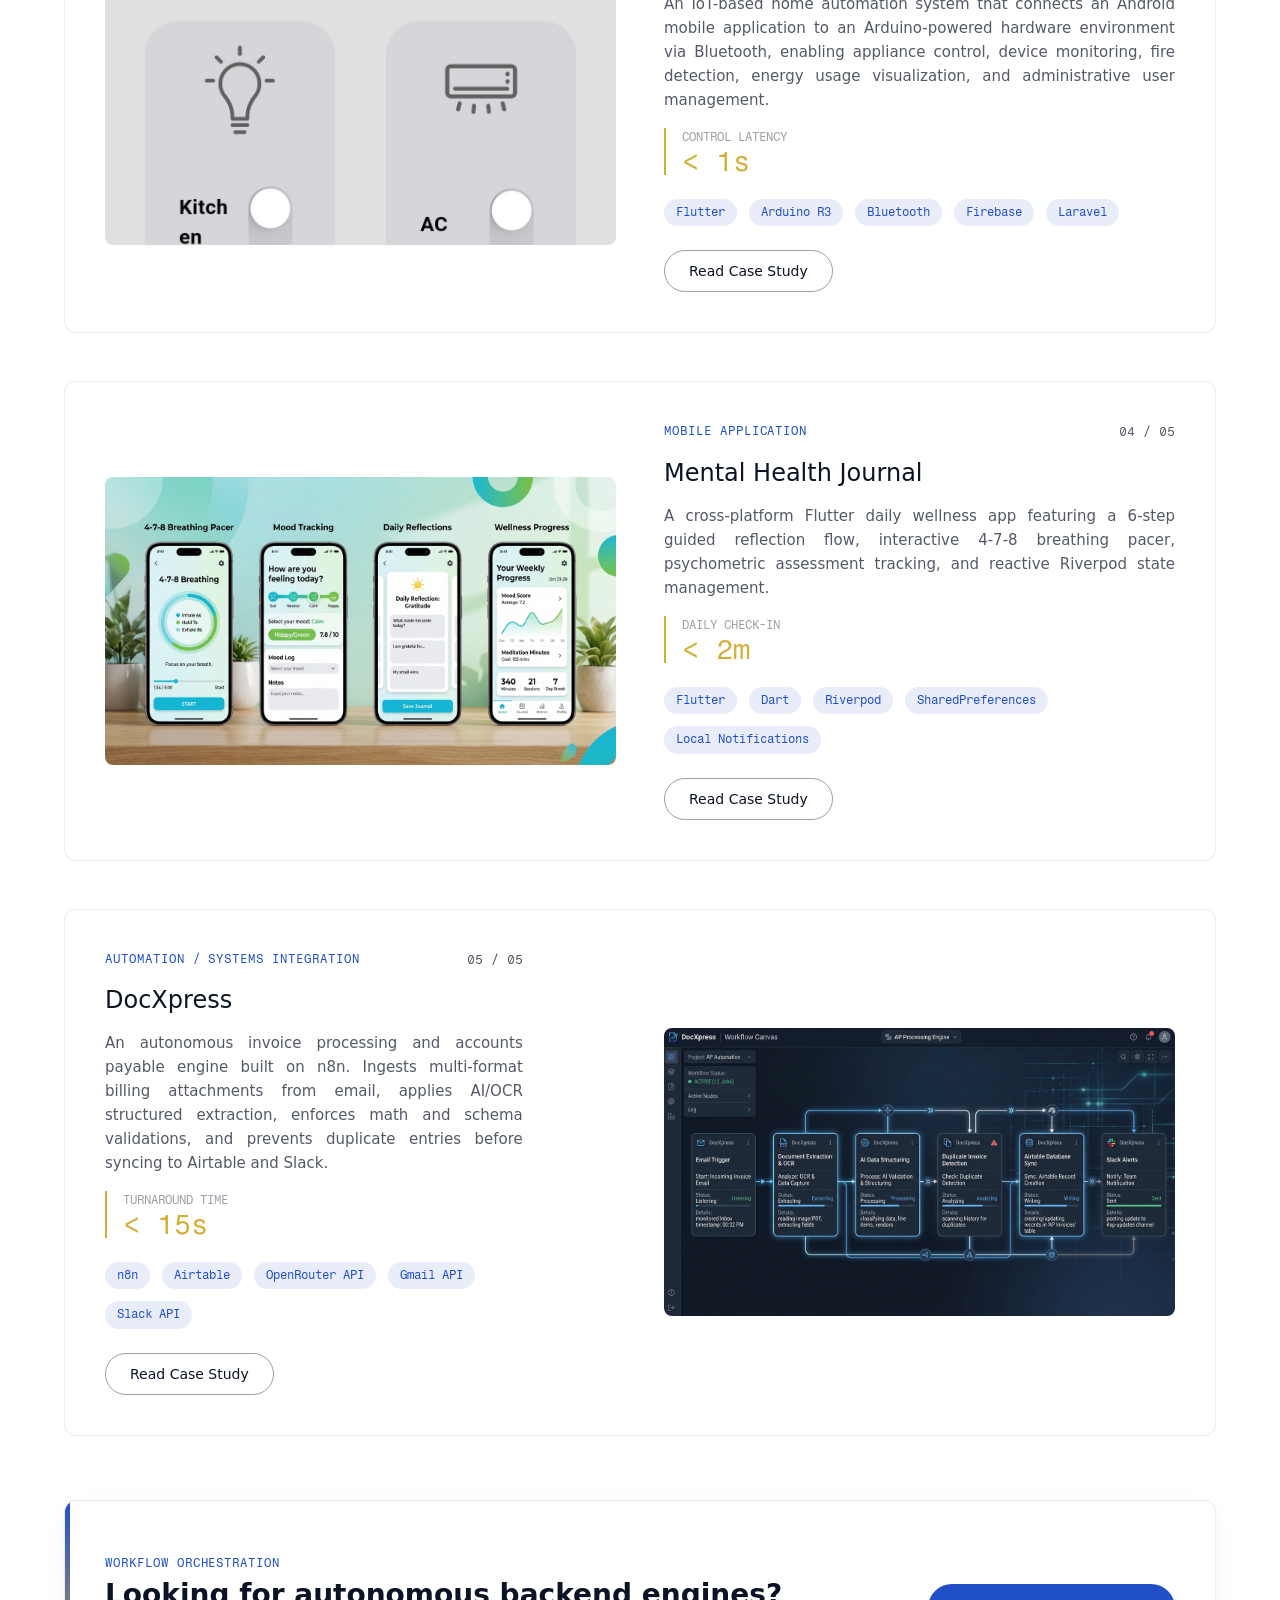
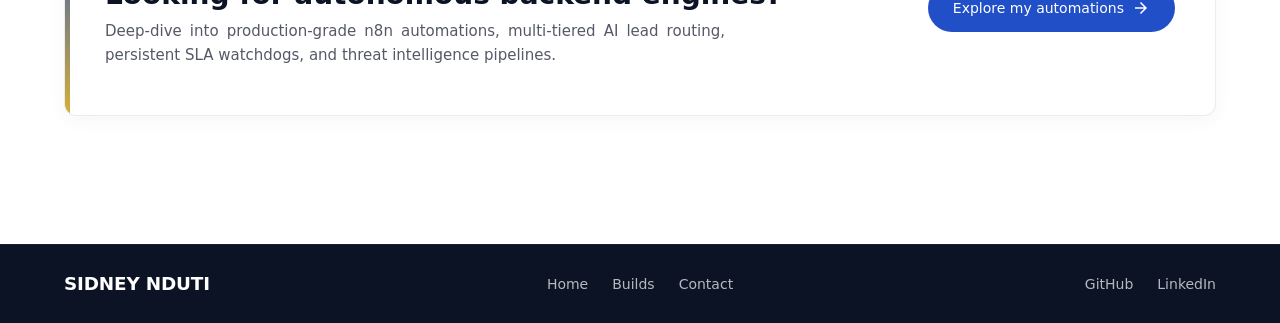
==== commit fa0fa144: "feat: add site favicon and automations showcase page" ====
--- a/build.html
+++ b/build.html
@@ -4,6 +4,10 @@
 <head>
   <meta charset="UTF-8">
   <meta name="viewport" content="width=device-width, initial-scale=1.0">
+
+  <!-- Favicon / Brand Icon -->
+  <link rel="icon" type="image/png" href="assets/images/logo.png">
+  <link rel="apple-touch-icon" href="assets/images/logo.png">
 
   <!-- SEO Metadata -->
   <title>Builds & Project Portfolio | Sidney Nduti</title>
@@ -12,12 +16,13 @@
   <meta name="keywords"
     content="Portfolio, Software Engineer Nairobi, n8n Automation, Intrusion Detection, Cyber Security, Flutter, SwiftLead">
   <meta name="author" content="Sidney Nduti">
+  <link rel="canonical" href="https://sidneynduti.me/build.html">
 
   <meta property="og:type" content="website">
   <meta property="og:title" content="Builds & Project Portfolio | Sidney Nduti">
   <meta property="og:description"
     content="Explore custom software builds, automated workflows, and network security stacks.">
-  <meta property="og:url" content="https://github.com/BlauerTon">
+  <meta property="og:url" content="https://sidneynduti.me/build.html">
 
   <!-- CSS Style Linking -->
   <link rel="stylesheet" href="css/style.css">
@@ -251,6 +256,29 @@
           </article>
 
         </div>
+
+        <!-- Explore My Automations Callout Banner -->
+        <div class="explore-automations-banner">
+          <div>
+            <span class="text-eyebrow" style="color: var(--color-blue);">Workflow Orchestration</span>
+            <h3
+              style="font-size: clamp(1.25rem, 2.5vw, 1.75rem); font-weight: 700; color: var(--color-ink); margin-top: 6px; margin-bottom: 8px;">
+              Looking for autonomous backend engines?
+            </h3>
+            <p class="text-body-md" style="max-width: 620px;">
+              Deep-dive into production-grade n8n automations, multi-tiered AI lead routing, persistent SLA watchdogs,
+              and threat intelligence pipelines.
+            </p>
+          </div>
+          <div>
+            <a href="automations.html" class="btn btn-primary"
+              style="display: inline-flex; align-items: center; gap: 8px; white-space: nowrap;">
+              Explore my automations
+              <span class="material-symbols-outlined" style="font-size: 18px;">arrow_forward</span>
+            </a>
+          </div>
+        </div>
+
       </div>
     </section>
 
--- a/css/style.css
+++ b/css/style.css
@@ -1150,4 +1150,393 @@
   to {
     transform: rotate(360deg);
   }
+}
+
+/* ==========================================================================
+   Automations Page & Workflow Component Styles
+   ========================================================================== */
+
+/* Explore Automations Banner on Builds Page */
+.explore-automations-banner {
+  margin-top: 64px;
+  background-color: var(--color-surface);
+  border: 1px solid var(--color-ink-10);
+  border-radius: 12px;
+  padding: 48px 40px;
+  display: grid;
+  grid-template-columns: 1fr auto;
+  gap: 32px;
+  align-items: center;
+  position: relative;
+  overflow: hidden;
+  box-shadow: 0 4px 20px rgba(11, 19, 37, 0.04);
+  transition: transform var(--transition-fast), box-shadow var(--transition-fast);
+}
+
+.explore-automations-banner::before {
+  content: '';
+  position: absolute;
+  left: 0;
+  top: 0;
+  bottom: 0;
+  width: 5px;
+  background: linear-gradient(180deg, var(--color-blue), var(--color-gold));
+}
+
+.explore-automations-banner:hover {
+  transform: translateY(-2px);
+  box-shadow: 0 8px 30px rgba(11, 19, 37, 0.08);
+}
+
+@media (max-width: 768px) {
+  .explore-automations-banner {
+    grid-template-columns: 1fr;
+    padding: 32px 24px;
+  }
+}
+
+/* Automation Filters Bar */
+.automation-filters-bar {
+  display: flex;
+  flex-wrap: wrap;
+  gap: 10px;
+  align-items: center;
+  margin-bottom: 40px;
+}
+
+.automation-filter-btn {
+  background: var(--color-surface);
+  border: 1px solid var(--color-ink-10);
+  padding: 8px 18px;
+  border-radius: 9999px;
+  font-family: var(--font-mono);
+  font-size: 0.8125rem;
+  font-weight: 500;
+  color: var(--color-ink-70);
+  cursor: pointer;
+  transition: all var(--transition-fast);
+}
+
+.automation-filter-btn:hover {
+  border-color: var(--color-blue);
+  color: var(--color-blue);
+  background: var(--color-blue-10);
+}
+
+.automation-filter-btn.active {
+  background: var(--color-ink);
+  color: #FFFFFF;
+  border-color: var(--color-ink);
+}
+
+/* Automation Showcase Card */
+.automation-card {
+  background: var(--color-surface);
+  border: 1px solid var(--color-ink-10);
+  border-radius: 12px;
+  padding: 40px;
+  margin-bottom: 48px;
+  box-shadow: 0 2px 12px rgba(11, 19, 37, 0.03);
+  transition: box-shadow var(--transition-smooth);
+}
+
+@media (max-width: 640px) {
+  .automation-card {
+    padding: 24px 20px;
+  }
+}
+
+.automation-card:hover {
+  box-shadow: 0 8px 32px rgba(11, 19, 37, 0.06);
+}
+
+.automation-header {
+  display: flex;
+  flex-wrap: wrap;
+  justify-content: space-between;
+  align-items: flex-start;
+  gap: 16px;
+  padding-bottom: 24px;
+  border-bottom: 1px solid var(--color-ink-10);
+  margin-bottom: 28px;
+}
+
+.automation-title-group h2 {
+  font-size: 1.75rem;
+  font-weight: 700;
+  color: var(--color-ink);
+  margin-top: 4px;
+  margin-bottom: 8px;
+}
+
+.automation-badges {
+  display: flex;
+  flex-wrap: wrap;
+  gap: 8px;
+  align-items: center;
+}
+
+.badge-pill {
+  font-family: var(--font-mono);
+  font-size: 0.75rem;
+  font-weight: 500;
+  padding: 4px 10px;
+  border-radius: 9999px;
+  letter-spacing: 0.02em;
+}
+
+.badge-pill-active {
+  background: #DCFCE7;
+  color: #166534;
+  border: 1px solid #BBF7D0;
+  display: inline-flex;
+  align-items: center;
+  gap: 6px;
+}
+
+.badge-pill-active::before {
+  content: '';
+  display: inline-block;
+  width: 6px;
+  height: 6px;
+  border-radius: 50%;
+  background: #22C55E;
+}
+
+.badge-pill-trigger {
+  background: #EFF6FF;
+  color: #1E40AF;
+  border: 1px solid #DBEAFE;
+}
+
+.badge-pill-tier {
+  background: #FEF3C7;
+  color: #92400E;
+  border: 1px solid #FDE68A;
+}
+
+/* Visual Workflow Pipeline */
+.workflow-pipeline {
+  background: #0B1325;
+  border-radius: 10px;
+  padding: 24px 20px;
+  margin: 28px 0;
+  color: #FFFFFF;
+  overflow-x: auto;
+}
+
+.workflow-pipeline-title {
+  font-family: var(--font-mono);
+  font-size: 0.75rem;
+  text-transform: uppercase;
+  letter-spacing: 0.08em;
+  color: var(--color-gold);
+  margin-bottom: 16px;
+  display: flex;
+  align-items: center;
+  gap: 8px;
+}
+
+.pipeline-nodes {
+  display: flex;
+  align-items: center;
+  gap: 12px;
+  min-width: max-content;
+  padding-bottom: 8px;
+}
+
+.pipeline-node {
+  background: rgba(255, 255, 255, 0.06);
+  border: 1px solid rgba(255, 255, 255, 0.12);
+  border-radius: 8px;
+  padding: 12px 14px;
+  display: flex;
+  flex-direction: column;
+  gap: 4px;
+  min-width: 140px;
+  transition: all var(--transition-fast);
+}
+
+.pipeline-node:hover {
+  background: rgba(255, 255, 255, 0.1);
+  border-color: var(--color-gold);
+  transform: translateY(-2px);
+}
+
+.pipeline-node-icon {
+  font-size: 1.25rem;
+  color: var(--color-gold);
+}
+
+.pipeline-node-name {
+  font-family: var(--font-display);
+  font-weight: 600;
+  font-size: 0.8125rem;
+  color: #FFFFFF;
+  line-height: 1.2;
+}
+
+.pipeline-node-type {
+  font-family: var(--font-mono);
+  font-size: 0.6875rem;
+  color: rgba(255, 255, 255, 0.6);
+}
+
+.pipeline-connector {
+  color: var(--color-gold);
+  display: flex;
+  align-items: center;
+  opacity: 0.7;
+}
+
+/* Automation Details Grid */
+.automation-details-grid {
+  display: grid;
+  grid-template-columns: 3fr 2fr;
+  gap: 32px;
+  margin-top: 24px;
+}
+
+@media (max-width: 900px) {
+  .automation-details-grid {
+    grid-template-columns: 1fr;
+  }
+}
+
+/* Technical Specification Table */
+.spec-table-box {
+  background: var(--color-paper);
+  border: 1px solid var(--color-ink-10);
+  border-radius: 8px;
+  padding: 20px;
+}
+
+.spec-table {
+  width: 100%;
+  border-collapse: collapse;
+  font-size: 0.8125rem;
+}
+
+.spec-table tr {
+  border-bottom: 1px solid var(--color-ink-10);
+}
+
+.spec-table tr:last-child {
+  border-bottom: none;
+}
+
+.spec-table td {
+  padding: 10px 8px;
+}
+
+.spec-table td.spec-label {
+  font-family: var(--font-mono);
+  color: var(--color-ink-70);
+  font-weight: 500;
+  width: 40%;
+}
+
+.spec-table td.spec-val {
+  font-weight: 600;
+  color: var(--color-ink);
+}
+
+/* Code & Schema Tab Box */
+.schema-tab-box {
+  background: #0B1325;
+  border-radius: 8px;
+  overflow: hidden;
+  border: 1px solid rgba(255, 255, 255, 0.1);
+}
+
+.schema-tab-header {
+  display: flex;
+  background: rgba(255, 255, 255, 0.04);
+  border-bottom: 1px solid rgba(255, 255, 255, 0.1);
+  overflow-x: auto;
+}
+
+.schema-tab-btn {
+  padding: 10px 16px;
+  background: transparent;
+  border: none;
+  color: rgba(255, 255, 255, 0.6);
+  font-family: var(--font-mono);
+  font-size: 0.75rem;
+  cursor: pointer;
+  border-bottom: 2px solid transparent;
+  white-space: nowrap;
+  transition: all var(--transition-fast);
+}
+
+.schema-tab-btn:hover {
+  color: #FFFFFF;
+}
+
+.schema-tab-btn.active {
+  color: var(--color-gold);
+  border-bottom-color: var(--color-gold);
+  background: rgba(255, 255, 255, 0.02);
+}
+
+.schema-tab-content {
+  display: none;
+  padding: 16px;
+  max-height: 280px;
+  overflow-y: auto;
+}
+
+.schema-tab-content.active {
+  display: block;
+}
+
+.schema-code {
+  font-family: var(--font-mono);
+  font-size: 0.75rem;
+  color: #E2E8F0;
+  line-height: 1.5;
+  white-space: pre-wrap;
+  word-break: break-all;
+}
+
+.schema-code .code-key {
+  color: #93C5FD;
+}
+
+.schema-code .code-str {
+  color: #86EFAC;
+}
+
+.schema-code .code-num {
+  color: #FDE047;
+}
+
+.schema-code .code-bool {
+  color: #F472B6;
+}
+
+/* Feature bullets list */
+.feature-checklist {
+  list-style: none;
+  display: flex;
+  flex-direction: column;
+  gap: 10px;
+  margin: 16px 0;
+}
+
+.feature-checklist li {
+  font-size: 0.9375rem;
+  color: var(--color-ink-70);
+  display: flex;
+  align-items: flex-start;
+  gap: 10px;
+  line-height: 1.5;
+}
+
+.feature-checklist li .check-icon {
+  color: var(--color-blue);
+  font-size: 1.125rem;
+  flex-shrink: 0;
+  margin-top: 1px;
+}
 }
